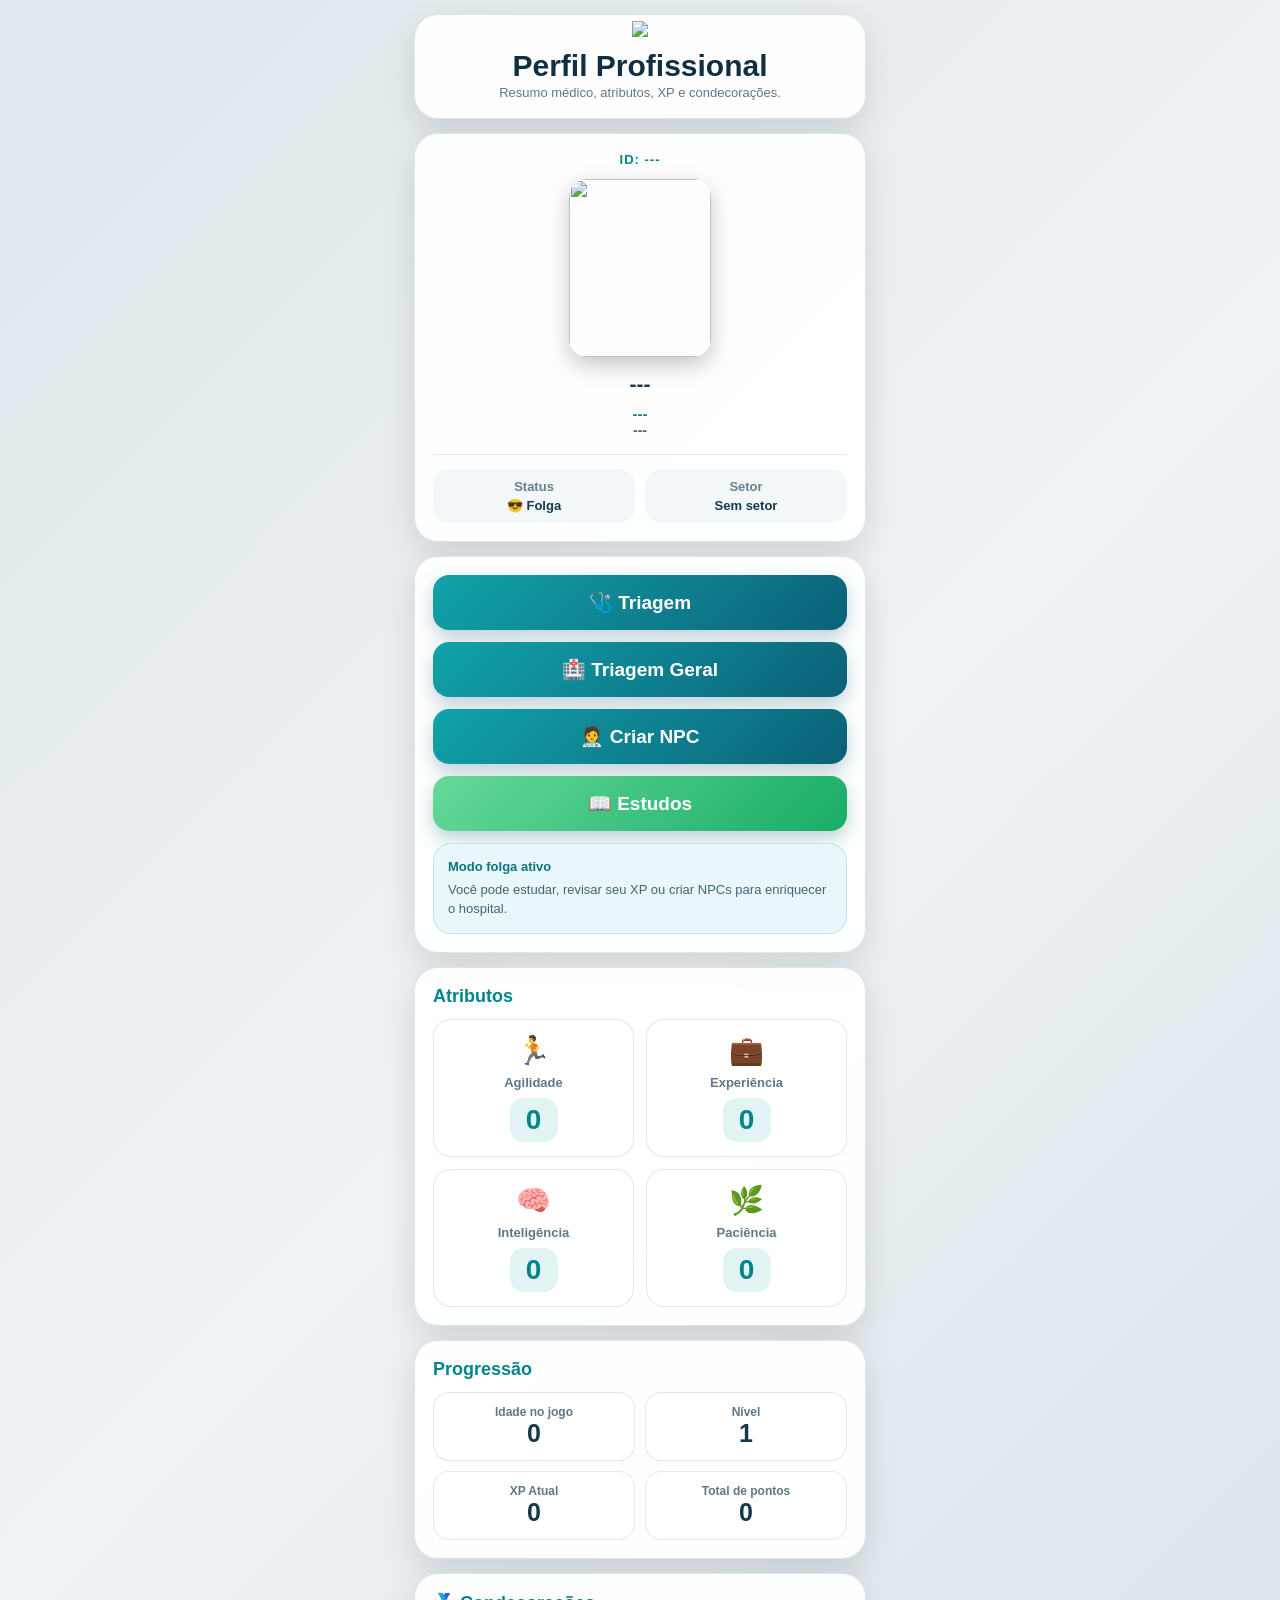
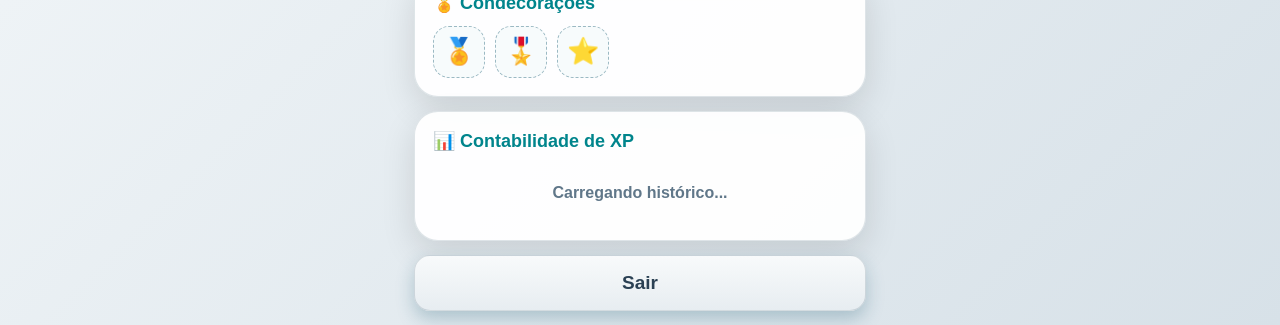
==== PerfilFolgaMobile.html @ dbfe17b6 "Create PerfilFolgaMobile.html" ====
<!DOCTYPE html>
<html lang="pt-br">
<head>
<meta charset="UTF-8">
<meta name="viewport" content="width=device-width, initial-scale=1.0">
<title>Perfil Profissional Mobile</title>

<style>
* {
  box-sizing: border-box;
}

body {
  margin: 0;
  min-height: 100vh;
  font-family: Arial, sans-serif;
  background: linear-gradient(135deg, #dfe7ec, #eef3f6, #d7e1e8);
  color: #17384a;
}

.app {
  width: 100%;
  max-width: 480px;
  margin: 0 auto;
  padding: 14px;
}

.card {
  background: rgba(255,255,255,0.94);
  border: 1px solid rgba(80,110,130,0.18);
  border-radius: 24px;
  box-shadow: 0 12px 34px rgba(0,0,0,0.12);
  padding: 18px;
  margin-bottom: 14px;
}

.topo {
  text-align: center;
  padding-top: 6px;
}

.logo {
  width: 92px;
  margin-bottom: 4px;
}

h1 {
  margin: 4px 0 2px;
  font-size: 30px;
  color: #102f43;
}

.subtitulo {
  margin: 0;
  font-size: 13px;
  color: #607789;
}

.perfil {
  text-align: center;
}

.id {
  font-weight: 900;
  color: #00858c;
  letter-spacing: 1px;
  font-size: 13px;
  text-transform: uppercase;
  margin-bottom: 12px;
}

.foto {
  width: 142px;
  height: 178px;
  object-fit: cover;
  border-radius: 18px;
  box-shadow: 0 8px 22px rgba(0,0,0,0.22);
  margin-bottom: 14px;
}

.nome {
  font-size: 21px;
  font-weight: 900;
  color: #18384f;
  line-height: 1.25;
}

.funcao {
  margin-top: 8px;
  font-size: 15px;
  color: #00858c;
  font-weight: 900;
}

.especialidade {
  font-size: 14px;
  color: #4f6574;
  font-weight: bold;
}

.status-grid {
  display: grid;
  grid-template-columns: 1fr 1fr;
  gap: 10px;
  margin-top: 16px;
  border-top: 1px solid rgba(120,140,155,0.22);
  padding-top: 14px;
}

.info-box {
  background: rgba(240,247,249,0.85);
  border-radius: 16px;
  padding: 10px;
  font-size: 13px;
}

.info-box strong {
  display: block;
  color: #6a7f8f;
  margin-bottom: 4px;
}

.info-box span {
  font-weight: 900;
  color: #17384a;
}

.acoes {
  display: grid;
  gap: 12px;
}

.btn {
  width: 100%;
  border: none;
  border-radius: 16px;
  padding: 16px;
  font-size: 19px;
  font-weight: 900;
  color: white;
  cursor: pointer;
  background: linear-gradient(135deg, #11a3a9, #0b6178);
  box-shadow: 0 8px 18px rgba(31,95,115,0.28);
  transition: all 0.15s ease;
}

.btn:hover {
  transform: translateY(-2px);
  filter: brightness(1.08);
}

.btn:active {
  transform: scale(0.97);
}

.btn.verde {
  background: linear-gradient(135deg, #66d99a, #18ad66);
}

.aviso {
  background: #e9f7fa;
  border: 1px solid rgba(80,150,170,0.22);
  color: #426678;
  font-size: 13px;
  line-height: 1.45;
  border-radius: 18px;
  padding: 14px;
}

.aviso strong {
  display: block;
  color: #08777c;
  margin-bottom: 4px;
}

.grid-atributos {
  display: grid;
  grid-template-columns: 1fr 1fr;
  gap: 12px;
}

.atributo {
  text-align: center;
  background: #fff;
  border: 1px solid rgba(120,140,155,0.20);
  border-radius: 18px;
  padding: 14px 8px;
}

.icone {
  font-size: 28px;
}

.label {
  font-size: 13px;
  font-weight: 900;
  color: #607789;
  margin: 8px 0;
}

.valor {
  display: inline-flex;
  align-items: center;
  justify-content: center;
  min-width: 48px;
  height: 44px;
  border-radius: 14px;
  background: #e2f3f4;
  color: #00858c;
  font-size: 28px;
  font-weight: 900;
}

.resumo {
  display: grid;
  grid-template-columns: 1fr 1fr;
  gap: 10px;
}

.resumo-item {
  background: #fff;
  border-radius: 16px;
  border: 1px solid rgba(120,140,155,0.20);
  padding: 12px;
  text-align: center;
}

.resumo-item small {
  display: block;
  color: #607789;
  font-weight: 900;
  font-size: 12px;
}

.resumo-item strong {
  font-size: 25px;
  color: #17384a;
}

.titulo-secao {
  font-size: 18px;
  font-weight: 900;
  color: #00858c;
  margin-bottom: 12px;
}

.medalhas {
  display: flex;
  gap: 10px;
}

.medalha {
  width: 52px;
  height: 52px;
  border-radius: 16px;
  border: 1px dashed #9bb9c3;
  background: #f7fbfc;
  display: flex;
  align-items: center;
  justify-content: center;
  font-size: 26px;
}

.xp-card {
  background: #f7fbfc;
  border: 1px solid rgba(120,140,155,0.18);
  border-radius: 16px;
  padding: 12px;
  margin-bottom: 10px;
}

.xp-topo {
  display: flex;
  justify-content: space-between;
  gap: 10px;
  font-size: 13px;
  font-weight: 900;
  color: #607789;
  margin-bottom: 8px;
}

.xp-desc {
  font-size: 13px;
  line-height: 1.4;
  color: #294253;
}

.xp-valor {
  font-size: 22px;
  font-weight: 900;
  color: #00858c;
}

.sair {
  background: linear-gradient(180deg, #f8fafb, #e7edf1);
  color: #2b4154;
  border: 1px solid rgba(120,140,155,0.28);
}

.carregando {
  text-align: center;
  padding: 20px;
  color: #607789;
  font-weight: bold;
}
</style>
</head>

<body>

<div class="app">

  <div class="card topo">
    <img class="logo" src="https://lh3.googleusercontent.com/d/1iaOvysMHBzimz4sVfGqlVvOX5vO2fVKC">
    <h1>Perfil Profissional</h1>
    <p class="subtitulo">Resumo médico, atributos, XP e condecorações.</p>
  </div>

  <div class="card perfil">
    <div class="id" id="perfilId">ID: ---</div>

    <img 
      id="perfilFoto" 
      class="foto" 
      src="https://lh3.googleusercontent.com/d/1jQvrAFm9A3WapSkRDx4o5gPiRnmhKPYP"
    >

    <div class="nome" id="perfilNome">---</div>
    <div class="funcao" id="perfilFuncao">---</div>
    <div class="especialidade" id="perfilEspecialidade">---</div>

    <div class="status-grid">
      <div class="info-box">
        <strong>Status</strong>
        <span id="perfilStatus">😎 Folga</span>
      </div>
      <div class="info-box">
        <strong>Setor</strong>
        <span id="perfilSetor">Sem setor</span>
      </div>
    </div>
  </div>

  <div class="card acoes">
    <button class="btn" onclick="abrirTriagem()">🩺 Triagem</button>
    <button class="btn" onclick="abrirTriagemGeral()">🏥 Triagem Geral</button>
    <button class="btn" onclick="abrirCriarNPC()">🧑‍⚕️ Criar NPC</button>
    <button class="btn verde" onclick="abrirEstudos()">📖 Estudos</button>

    <div class="aviso">
      <strong>Modo folga ativo</strong>
      Você pode estudar, revisar seu XP ou criar NPCs para enriquecer o hospital.
    </div>
  </div>

  <div class="card">
    <div class="titulo-secao">Atributos</div>

    <div class="grid-atributos">
      <div class="atributo">
        <div class="icone">🏃</div>
        <div class="label">Agilidade</div>
        <div class="valor" id="agilidade">0</div>
      </div>

      <div class="atributo">
        <div class="icone">💼</div>
        <div class="label">Experiência</div>
        <div class="valor" id="experiencia">0</div>
      </div>

      <div class="atributo">
        <div class="icone">🧠</div>
        <div class="label">Inteligência</div>
        <div class="valor" id="inteligencia">0</div>
      </div>

      <div class="atributo">
        <div class="icone">🌿</div>
        <div class="label">Paciência</div>
        <div class="valor" id="paciencia">0</div>
      </div>
    </div>
  </div>

  <div class="card">
    <div class="titulo-secao">Progressão</div>

    <div class="resumo">
      <div class="resumo-item">
        <small>Idade no jogo</small>
        <strong id="idadeJogo">0</strong>
      </div>

      <div class="resumo-item">
        <small>Nível</small>
        <strong id="nivel">1</strong>
      </div>

      <div class="resumo-item">
        <small>XP Atual</small>
        <strong id="xp">0</strong>
      </div>

      <div class="resumo-item">
        <small>Total de pontos</small>
        <strong id="totalPontos">0</strong>
      </div>
    </div>
  </div>

  <div class="card">
    <div class="titulo-secao">🏅 Condecorações</div>

    <div class="medalhas">
      <div class="medalha">🏅</div>
      <div class="medalha">🎖️</div>
      <div class="medalha">⭐</div>
    </div>
  </div>

  <div class="card">
    <div class="titulo-secao">📊 Contabilidade de XP</div>
    <div id="historicoXP" class="carregando">Carregando histórico...</div>
  </div>

  <button class="btn sair" onclick="sairSistema()">Sair</button>

</div>

<script>
document.addEventListener("DOMContentLoaded", carregarPerfil);

function carregarPerfil() {
  const login = sessionStorage.getItem("usuarioLogin");

  if (!login) {
    alert("Login não encontrado. Faça login novamente.");
    return;
  }

  google.script.run
    .withSuccessHandler(preencherPerfil)
    .withFailureHandler(function(erro) {
      alert("Erro ao carregar perfil: " + erro.message);
      console.error(erro);
    })
    .getPerfilFolga(login);
}

function preencherPerfil(resposta) {
  if (!resposta || resposta.sucesso !== true) {
    alert((resposta && resposta.mensagem) || "Erro ao carregar perfil.");
    return;
  }

  const p = resposta.perfil || {};

  document.getElementById("perfilId").innerText =
    "ID: " + (p.id || "---");

  document.getElementById("perfilFoto").src =
    p.foto || "https://lh3.googleusercontent.com/d/1jQvrAFm9A3WapSkRDx4o5gPiRnmhKPYP";

  document.getElementById("perfilNome").innerText =
    p.nome || "---";

  document.getElementById("perfilFuncao").innerText =
    p.funcao || "---";

  document.getElementById("perfilEspecialidade").innerText =
    p.especialidade || "---";

  document.getElementById("perfilStatus").innerText =
    p.status || "😎 Folga";

  document.getElementById("perfilSetor").innerText =
    p.setor || "Sem setor";

  document.getElementById("agilidade").innerText =
    p.agilidade ?? 0;

  document.getElementById("experiencia").innerText =
    p.experiencia ?? 0;

  document.getElementById("inteligencia").innerText =
    p.inteligencia ?? 0;

  document.getElementById("paciencia").innerText =
    p.paciencia ?? 0;

  document.getElementById("idadeJogo").innerText =
    p.idadeJogo || 0;

  document.getElementById("nivel").innerText =
    p.nivel || 1;

  document.getElementById("xp").innerText =
    p.xp ?? 0;

  document.getElementById("totalPontos").innerText =
    p.totalPontos ?? 0;

  montarHistoricoXP(p.historicoXP || []);
}

function montarHistoricoXP(historico) {
  const container = document.getElementById("historicoXP");
  container.innerHTML = "";

  if (!historico.length) {
    container.innerHTML = `
      <div class="xp-card">
        <div class="xp-desc">Nenhum lançamento de XP encontrado.</div>
      </div>
    `;
    return;
  }

  historico.forEach(item => {
    const div = document.createElement("div");
    div.className = "xp-card";

    div.innerHTML = `
      <div class="xp-topo">
        <span>${item.data || ""}</span>
        <span class="xp-valor">${item.xp || 0}</span>
      </div>
      <div class="xp-desc">
        <strong>${item.categoria || ""}</strong><br>
        ${item.observacao || ""}
      </div>
    `;

    container.appendChild(div);
  });
}

function abrirTriagem() {
  google.script.run
    .withSuccessHandler(function(html) {
      document.open();
      document.write(html);
      document.close();
    })
    .carregarTelaTriagem();
}

function abrirTriagemGeral() {
  google.script.run
    .withSuccessHandler(function(html) {
      document.open();
      document.write(html);
      document.close();
    })
    .carregarTelaTriagem();
}

function abrirCriarNPC() {
  alert("Tela Criar NPC ainda será conectada.");
}

function abrirEstudos() {
  alert("Tela Estudos ainda será conectada.");
}

function sairSistema() {
  location.reload();
}
</script>

</body>
</html>
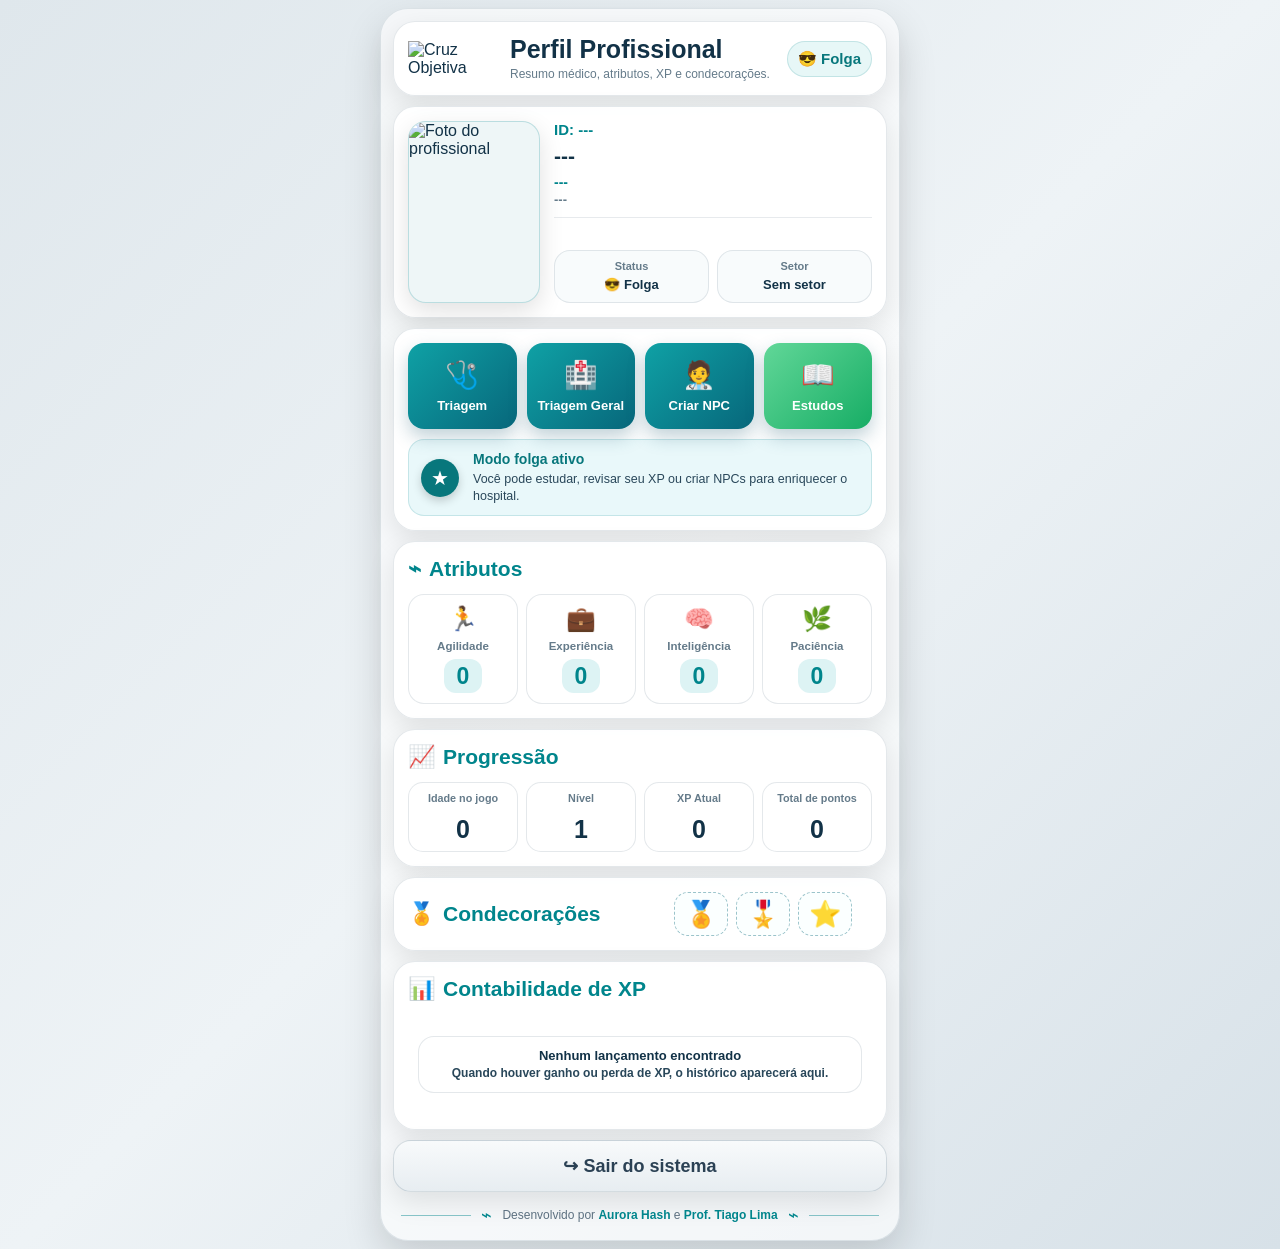
==== commit 17de8b2b: "Update PerfilFolgaMobile.html Melhorias no desing" ====
--- a/PerfilFolgaMobile.html
+++ b/PerfilFolgaMobile.html
@@ -3,305 +3,559 @@
 <head>
 <meta charset="UTF-8">
 <meta name="viewport" content="width=device-width, initial-scale=1.0">
-<title>Perfil Profissional Mobile</title>
+<title>Perfil Profissional</title>
 
 <style>
 * {
   box-sizing: border-box;
 }
 
-body {
+:root {
+  --azul-escuro: #123247;
+  --azul-texto: #29475a;
+  --cinza-texto: #657b8a;
+  --verde: #00858c;
+  --verde-claro: #e7f8f8;
+  --borda: rgba(120,140,155,0.20);
+  --sombra: 0 10px 28px rgba(0,0,0,0.10);
+  --sombra-forte: 0 16px 38px rgba(0,0,0,0.14);
+}
+
+html, body {
   margin: 0;
-  min-height: 100vh;
+  padding: 0;
+  width: 100%;
+  min-height: 100%;
   font-family: Arial, sans-serif;
   background: linear-gradient(135deg, #dfe7ec, #eef3f6, #d7e1e8);
-  color: #17384a;
+  color: var(--azul-escuro);
+}
+
+body {
+  padding: 8px;
 }
 
 .app {
   width: 100%;
-  max-width: 480px;
+  max-width: 520px;
   margin: 0 auto;
-  padding: 14px;
+  background: rgba(255,255,255,0.62);
+  border: 1px solid rgba(80,110,130,0.16);
+  border-radius: 28px;
+  padding: 12px;
+  box-shadow: var(--sombra-forte);
 }
 
 .card {
   background: rgba(255,255,255,0.94);
-  border: 1px solid rgba(80,110,130,0.18);
-  border-radius: 24px;
-  box-shadow: 0 12px 34px rgba(0,0,0,0.12);
-  padding: 18px;
-  margin-bottom: 14px;
+  border: 1px solid var(--borda);
+  border-radius: 22px;
+  padding: 14px;
+  margin-bottom: 10px;
+  box-shadow: var(--sombra);
 }
 
 .topo {
-  text-align: center;
-  padding-top: 6px;
+  display: grid;
+  grid-template-columns: 92px 1fr auto;
+  gap: 10px;
+  align-items: center;
 }
 
 .logo {
-  width: 92px;
-  margin-bottom: 4px;
-}
-
-h1 {
-  margin: 4px 0 2px;
-  font-size: 30px;
-  color: #102f43;
-}
-
-.subtitulo {
+  width: 86px;
+}
+
+.titulo h1 {
   margin: 0;
-  font-size: 13px;
-  color: #607789;
-}
-
-.perfil {
-  text-align: center;
+  font-size: 25px;
+  line-height: 1.05;
+  color: var(--azul-escuro);
+}
+
+.titulo p {
+  margin: 5px 0 0;
+  font-size: 12px;
+  color: var(--cinza-texto);
+}
+
+.pill-status {
+  background: #e7f7f7;
+  border: 1px solid rgba(0,133,140,0.16);
+  color: #08777c;
+  font-size: 15px;
+  font-weight: 900;
+  padding: 8px 10px;
+  border-radius: 999px;
+  white-space: nowrap;
+}
+
+.perfil-grid {
+  display: grid;
+  grid-template-columns: 132px 1fr;
+  gap: 14px;
+  align-items: stretch;
+}
+
+.foto-box {
+  border-radius: 18px;
+  overflow: hidden;
+  border: 1px solid rgba(0,133,140,0.22);
+  background: #eef6f7;
+  box-shadow: 0 8px 24px rgba(0,0,0,0.12);
+}
+
+.foto-box img {
+  display: block;
+  width: 100%;
+  height: 180px;
+  object-fit: cover;
+}
+
+.info-perfil {
+  display: flex;
+  flex-direction: column;
+  justify-content: space-between;
+  min-width: 0;
 }
 
 .id {
-  font-weight: 900;
-  color: #00858c;
-  letter-spacing: 1px;
-  font-size: 13px;
-  text-transform: uppercase;
-  margin-bottom: 12px;
-}
-
-.foto {
-  width: 142px;
-  height: 178px;
-  object-fit: cover;
-  border-radius: 18px;
-  box-shadow: 0 8px 22px rgba(0,0,0,0.22);
-  margin-bottom: 14px;
+  font-size: 15px;
+  color: var(--verde);
+  font-weight: 900;
+  margin-bottom: 6px;
 }
 
 .nome {
   font-size: 21px;
-  font-weight: 900;
-  color: #18384f;
-  line-height: 1.25;
+  line-height: 1.12;
+  color: var(--azul-escuro);
+  font-weight: 900;
+  margin-bottom: 6px;
 }
 
 .funcao {
-  margin-top: 8px;
-  font-size: 15px;
-  color: #00858c;
-  font-weight: 900;
+  color: var(--verde);
+  font-weight: 900;
+  font-size: 14px;
+  margin-bottom: 2px;
 }
 
 .especialidade {
-  font-size: 14px;
-  color: #4f6574;
-  font-weight: bold;
-}
-
-.status-grid {
+  color: var(--cinza-texto);
+  font-size: 13px;
+  font-weight: 700;
+  padding-bottom: 10px;
+  border-bottom: 1px solid rgba(120,140,155,0.18);
+}
+
+.status-setor {
   display: grid;
   grid-template-columns: 1fr 1fr;
+  gap: 8px;
+  margin-top: 10px;
+}
+
+.mini-info {
+  background: rgba(248,251,252,0.9);
+  border: 1px solid var(--borda);
+  border-radius: 16px;
+  padding: 9px 8px;
+  text-align: center;
+}
+
+.mini-info small {
+  display: block;
+  color: var(--cinza-texto);
+  font-weight: 900;
+  font-size: 11px;
+  margin-bottom: 3px;
+}
+
+.mini-info strong {
+  font-size: 13px;
+  color: var(--azul-escuro);
+}
+
+.acoes-grid {
+  display: grid;
+  grid-template-columns: repeat(4, 1fr);
   gap: 10px;
-  margin-top: 16px;
-  border-top: 1px solid rgba(120,140,155,0.22);
-  padding-top: 14px;
-}
-
-.info-box {
-  background: rgba(240,247,249,0.85);
-  border-radius: 16px;
-  padding: 10px;
-  font-size: 13px;
-}
-
-.info-box strong {
-  display: block;
-  color: #6a7f8f;
-  margin-bottom: 4px;
-}
-
-.info-box span {
-  font-weight: 900;
-  color: #17384a;
-}
-
-.acoes {
-  display: grid;
-  gap: 12px;
-}
-
-.btn {
-  width: 100%;
+}
+
+.btn-acao {
+  min-height: 86px;
   border: none;
   border-radius: 16px;
-  padding: 16px;
-  font-size: 19px;
-  font-weight: 900;
+  padding: 8px 6px;
+  background: linear-gradient(135deg, #0fa1a5, #07677b);
   color: white;
+  font-weight: 900;
+  font-size: 13px;
   cursor: pointer;
-  background: linear-gradient(135deg, #11a3a9, #0b6178);
   box-shadow: 0 8px 18px rgba(31,95,115,0.28);
-  transition: all 0.15s ease;
-}
-
-.btn:hover {
+  transition: transform .15s ease, box-shadow .15s ease, filter .15s ease;
+}
+
+.btn-acao span {
+  display: block;
+  font-size: 27px;
+  margin-bottom: 7px;
+}
+
+.btn-acao.verde {
+  background: linear-gradient(135deg, #61d798, #17ad65);
+}
+
+.btn-acao:hover {
   transform: translateY(-2px);
   filter: brightness(1.08);
 }
 
-.btn:active {
-  transform: scale(0.97);
-}
-
-.btn.verde {
-  background: linear-gradient(135deg, #66d99a, #18ad66);
+.btn-acao:active {
+  transform: scale(0.96);
 }
 
 .aviso {
-  background: #e9f7fa;
-  border: 1px solid rgba(80,150,170,0.22);
-  color: #426678;
-  font-size: 13px;
-  line-height: 1.45;
-  border-radius: 18px;
-  padding: 14px;
-}
-
-.aviso strong {
-  display: block;
-  color: #08777c;
-  margin-bottom: 4px;
-}
-
-.grid-atributos {
+  margin-top: 10px;
+  border-radius: 16px;
+  padding: 10px 12px;
+  background: #e9f8fa;
+  border: 1px solid rgba(0,133,140,0.16);
   display: grid;
-  grid-template-columns: 1fr 1fr;
-  gap: 12px;
-}
-
-.atributo {
-  text-align: center;
-  background: #fff;
-  border: 1px solid rgba(120,140,155,0.20);
-  border-radius: 18px;
-  padding: 14px 8px;
-}
-
-.icone {
-  font-size: 28px;
-}
-
-.label {
-  font-size: 13px;
-  font-weight: 900;
-  color: #607789;
-  margin: 8px 0;
-}
-
-.valor {
-  display: inline-flex;
+  grid-template-columns: 42px 1fr;
+  align-items: center;
+  gap: 10px;
+}
+
+.aviso-icone {
+  width: 38px;
+  height: 38px;
+  border-radius: 50%;
+  background: #08777c;
+  color: white;
+  display: flex;
   align-items: center;
   justify-content: center;
-  min-width: 48px;
+  font-size: 20px;
+  box-shadow: 0 4px 10px rgba(0,0,0,0.18);
+}
+
+.aviso strong {
+  color: #08777c;
+  font-size: 14px;
+}
+
+.aviso p {
+  margin: 3px 0 0;
+  color: var(--azul-texto);
+  font-size: 12.5px;
+  line-height: 1.35;
+}
+
+.titulo-secao {
+  display: flex;
+  align-items: center;
+  gap: 8px;
+  color: var(--verde);
+  font-size: 21px;
+  font-weight: 900;
+  margin-bottom: 12px;
+}
+
+.titulo-secao span {
+  font-size: 22px;
+}
+
+.atributos-grid {
+  display: grid;
+  grid-template-columns: repeat(4, 1fr);
+  gap: 8px;
+}
+
+.atributo {
+  border: 1px solid var(--borda);
+  border-radius: 16px;
+  background: #fff;
+  padding: 10px 4px;
+  text-align: center;
+  min-width: 0;
+}
+
+.atributo .icone {
+  font-size: 24px;
+  height: 28px;
+}
+
+.atributo .label {
+  color: var(--cinza-texto);
+  font-size: 11.5px;
+  font-weight: 900;
+  margin: 7px 0;
+}
+
+.atributo .valor {
+  display: inline-flex;
+  min-width: 38px;
+  height: 34px;
+  align-items: center;
+  justify-content: center;
+  border-radius: 12px;
+  background: #ddf3f4;
+  color: var(--verde);
+  font-weight: 900;
+  font-size: 23px;
+}
+
+.progressao-grid {
+  display: grid;
+  grid-template-columns: repeat(4, 1fr);
+  gap: 8px;
+}
+
+.progresso {
+  border: 1px solid var(--borda);
+  border-radius: 15px;
+  background: #fff;
+  padding: 9px 4px;
+  text-align: center;
+  min-width: 0;
+}
+
+.progresso small {
+  display: block;
+  font-size: 10.8px;
+  color: var(--cinza-texto);
+  font-weight: 900;
+  min-height: 25px;
+}
+
+.progresso strong {
+  display: block;
+  font-size: 25px;
+  color: var(--azul-escuro);
+  line-height: 1;
+}
+
+.medalhas-row {
+  display: grid;
+  grid-template-columns: 1fr auto auto auto;
+  gap: 10px;
+  align-items: center;
+}
+
+.medalhas {
+  display: flex;
+  gap: 8px;
+}
+
+.medalha {
+  width: 54px;
   height: 44px;
   border-radius: 14px;
-  background: #e2f3f4;
-  color: #00858c;
-  font-size: 28px;
-  font-weight: 900;
-}
-
-.resumo {
-  display: grid;
-  grid-template-columns: 1fr 1fr;
-  gap: 10px;
-}
-
-.resumo-item {
-  background: #fff;
-  border-radius: 16px;
-  border: 1px solid rgba(120,140,155,0.20);
-  padding: 12px;
-  text-align: center;
-}
-
-.resumo-item small {
-  display: block;
-  color: #607789;
-  font-weight: 900;
-  font-size: 12px;
-}
-
-.resumo-item strong {
-  font-size: 25px;
-  color: #17384a;
-}
-
-.titulo-secao {
-  font-size: 18px;
-  font-weight: 900;
-  color: #00858c;
-  margin-bottom: 12px;
-}
-
-.medalhas {
-  display: flex;
-  gap: 10px;
-}
-
-.medalha {
-  width: 52px;
-  height: 52px;
-  border-radius: 16px;
-  border: 1px dashed #9bb9c3;
-  background: #f7fbfc;
+  border: 1px dashed rgba(0,100,120,0.38);
+  background: #fbffff;
   display: flex;
   align-items: center;
   justify-content: center;
   font-size: 26px;
 }
 
-.xp-card {
-  background: #f7fbfc;
-  border: 1px solid rgba(120,140,155,0.18);
+.xp-lista {
+  border: 1px solid var(--borda);
   border-radius: 16px;
-  padding: 12px;
-  margin-bottom: 10px;
-}
-
-.xp-topo {
-  display: flex;
-  justify-content: space-between;
+  overflow: hidden;
+  background: #fff;
+}
+
+.xp-item {
+  display: grid;
+  grid-template-columns: 78px 1fr 48px;
   gap: 10px;
+  padding: 11px 10px;
+  border-bottom: 1px solid rgba(120,140,155,0.16);
+  align-items: center;
+}
+
+.xp-item:last-child {
+  border-bottom: none;
+}
+
+.xp-data {
+  font-size: 12px;
+  line-height: 1.3;
+  color: var(--azul-texto);
+  font-weight: 900;
+}
+
+.xp-texto strong {
+  display: block;
+  color: var(--azul-escuro);
   font-size: 13px;
-  font-weight: 900;
-  color: #607789;
-  margin-bottom: 8px;
-}
-
-.xp-desc {
+  margin-bottom: 3px;
+}
+
+.xp-texto p {
+  margin: 0;
+  color: var(--azul-texto);
+  font-size: 12px;
+  line-height: 1.25;
+}
+
+.xp-valor {
+  text-align: center;
+  color: var(--verde);
+  font-size: 20px;
+  font-weight: 900;
+}
+
+.xp-valor.negativo {
+  color: #d40000;
+}
+
+.ver-mais {
+  text-align: center;
+  color: var(--verde);
   font-size: 13px;
-  line-height: 1.4;
-  color: #294253;
-}
-
-.xp-valor {
-  font-size: 22px;
-  font-weight: 900;
-  color: #00858c;
-}
-
-.sair {
+  font-weight: 900;
+  margin-top: 10px;
+}
+
+.btn-sair {
+  width: 100%;
+  border: 1px solid rgba(120,140,155,0.28);
   background: linear-gradient(180deg, #f8fafb, #e7edf1);
   color: #2b4154;
-  border: 1px solid rgba(120,140,155,0.28);
+  border-radius: 18px;
+  padding: 14px;
+  font-size: 18px;
+  font-weight: 900;
+  cursor: pointer;
+  box-shadow: var(--sombra);
+}
+
+.rodape-creditos {
+  margin: 12px 0 2px;
+  text-align: center;
+  font-size: 12px;
+  color: #5c7080;
+}
+
+.linha-pulso {
+  display: flex;
+  align-items: center;
+  justify-content: center;
+  gap: 10px;
+}
+
+.linha-pulso::before,
+.linha-pulso::after {
+  content: "";
+  width: 70px;
+  height: 1px;
+  background: rgba(0,133,140,0.45);
+}
+
+.pulso {
+  color: var(--verde);
+  font-size: 18px;
+}
+
+.rodape-creditos strong {
+  color: var(--verde);
 }
 
 .carregando {
   text-align: center;
-  padding: 20px;
-  color: #607789;
-  font-weight: bold;
+  color: var(--cinza-texto);
+  font-weight: 900;
+  padding: 22px 10px;
+  font-size: 15px;
+}
+
+@media (max-width: 420px) {
+  body {
+    padding: 4px;
+  }
+
+  .app {
+    padding: 8px;
+    border-radius: 22px;
+  }
+
+  .card {
+    padding: 12px;
+    border-radius: 20px;
+  }
+
+  .topo {
+    grid-template-columns: 74px 1fr auto;
+    gap: 7px;
+  }
+
+  .logo {
+    width: 72px;
+  }
+
+  .titulo h1 {
+    font-size: 21px;
+  }
+
+  .titulo p {
+    font-size: 11px;
+  }
+
+  .pill-status {
+    font-size: 13px;
+    padding: 7px 8px;
+  }
+
+  .perfil-grid {
+    grid-template-columns: 118px 1fr;
+    gap: 11px;
+  }
+
+  .foto-box img {
+    height: 160px;
+  }
+
+  .nome {
+    font-size: 18px;
+  }
+
+  .acoes-grid {
+    gap: 7px;
+  }
+
+  .btn-acao {
+    min-height: 76px;
+    font-size: 11px;
+    border-radius: 14px;
+  }
+
+  .btn-acao span {
+    font-size: 24px;
+  }
+
+  .atributos-grid,
+  .progressao-grid {
+    gap: 6px;
+  }
+
+  .atributo .label,
+  .progresso small {
+    font-size: 10px;
+  }
+
+  .xp-item {
+    grid-template-columns: 68px 1fr 42px;
+    gap: 7px;
+  }
+
+  .xp-data,
+  .xp-texto p {
+    font-size: 11px;
+  }
 }
 </style>
 </head>
@@ -311,52 +565,81 @@
 <div class="app">
 
   <div class="card topo">
-    <img class="logo" src="https://lh3.googleusercontent.com/d/1iaOvysMHBzimz4sVfGqlVvOX5vO2fVKC">
-    <h1>Perfil Profissional</h1>
-    <p class="subtitulo">Resumo médico, atributos, XP e condecorações.</p>
+    <img class="logo" src="https://lh3.googleusercontent.com/d/1iaOvysMHBzimz4sVfGqlVvOX5vO2fVKC" alt="Cruz Objetiva">
+
+    <div class="titulo">
+      <h1>Perfil Profissional</h1>
+      <p>Resumo médico, atributos, XP e condecorações.</p>
+    </div>
+
+    <div class="pill-status" id="pillStatus">😎 Folga</div>
   </div>
 
-  <div class="card perfil">
-    <div class="id" id="perfilId">ID: ---</div>
-
-    <img 
-      id="perfilFoto" 
-      class="foto" 
-      src="https://lh3.googleusercontent.com/d/1jQvrAFm9A3WapSkRDx4o5gPiRnmhKPYP"
-    >
-
-    <div class="nome" id="perfilNome">---</div>
-    <div class="funcao" id="perfilFuncao">---</div>
-    <div class="especialidade" id="perfilEspecialidade">---</div>
-
-    <div class="status-grid">
-      <div class="info-box">
-        <strong>Status</strong>
-        <span id="perfilStatus">😎 Folga</span>
-      </div>
-      <div class="info-box">
-        <strong>Setor</strong>
-        <span id="perfilSetor">Sem setor</span>
+  <div class="card">
+    <div class="perfil-grid">
+      <div class="foto-box">
+        <img id="perfilFoto" src="https://lh3.googleusercontent.com/d/1jQvrAFm9A3WapSkRDx4o5gPiRnmhKPYP" alt="Foto do profissional">
+      </div>
+
+      <div class="info-perfil">
+        <div>
+          <div class="id" id="perfilId">ID: ---</div>
+          <div class="nome" id="perfilNome">---</div>
+          <div class="funcao" id="perfilFuncao">---</div>
+          <div class="especialidade" id="perfilEspecialidade">---</div>
+        </div>
+
+        <div class="status-setor">
+          <div class="mini-info">
+            <small>Status</small>
+            <strong id="perfilStatus">😎 Folga</strong>
+          </div>
+
+          <div class="mini-info">
+            <small>Setor</small>
+            <strong id="perfilSetor">Sem setor</strong>
+          </div>
+        </div>
       </div>
     </div>
   </div>
 
-  <div class="card acoes">
-    <button class="btn" onclick="abrirTriagem()">🩺 Triagem</button>
-    <button class="btn" onclick="abrirTriagemGeral()">🏥 Triagem Geral</button>
-    <button class="btn" onclick="abrirCriarNPC()">🧑‍⚕️ Criar NPC</button>
-    <button class="btn verde" onclick="abrirEstudos()">📖 Estudos</button>
+  <div class="card">
+    <div class="acoes-grid">
+      <button class="btn-acao" onclick="abrirTriagem()">
+        <span>🩺</span>
+        Triagem
+      </button>
+
+      <button class="btn-acao" onclick="abrirTriagemGeral()">
+        <span>🏥</span>
+        Triagem Geral
+      </button>
+
+      <button class="btn-acao" onclick="abrirCriarNPC()">
+        <span>🧑‍⚕️</span>
+        Criar NPC
+      </button>
+
+      <button class="btn-acao verde" onclick="abrirEstudos()">
+        <span>📖</span>
+        Estudos
+      </button>
+    </div>
 
     <div class="aviso">
-      <strong>Modo folga ativo</strong>
-      Você pode estudar, revisar seu XP ou criar NPCs para enriquecer o hospital.
+      <div class="aviso-icone">★</div>
+      <div>
+        <strong>Modo folga ativo</strong>
+        <p>Você pode estudar, revisar seu XP ou criar NPCs para enriquecer o hospital.</p>
+      </div>
     </div>
   </div>
 
   <div class="card">
-    <div class="titulo-secao">Atributos</div>
-
-    <div class="grid-atributos">
+    <div class="titulo-secao"><span>⌁</span> Atributos</div>
+
+    <div class="atributos-grid">
       <div class="atributo">
         <div class="icone">🏃</div>
         <div class="label">Agilidade</div>
@@ -384,25 +667,25 @@
   </div>
 
   <div class="card">
-    <div class="titulo-secao">Progressão</div>
-
-    <div class="resumo">
-      <div class="resumo-item">
+    <div class="titulo-secao"><span>📈</span> Progressão</div>
+
+    <div class="progressao-grid">
+      <div class="progresso">
         <small>Idade no jogo</small>
         <strong id="idadeJogo">0</strong>
       </div>
 
-      <div class="resumo-item">
+      <div class="progresso">
         <small>Nível</small>
         <strong id="nivel">1</strong>
       </div>
 
-      <div class="resumo-item">
+      <div class="progresso">
         <small>XP Atual</small>
         <strong id="xp">0</strong>
       </div>
 
-      <div class="resumo-item">
+      <div class="progresso">
         <small>Total de pontos</small>
         <strong id="totalPontos">0</strong>
       </div>
@@ -410,21 +693,31 @@
   </div>
 
   <div class="card">
-    <div class="titulo-secao">🏅 Condecorações</div>
-
-    <div class="medalhas">
-      <div class="medalha">🏅</div>
-      <div class="medalha">🎖️</div>
-      <div class="medalha">⭐</div>
+    <div class="medalhas-row">
+      <div class="titulo-secao" style="margin:0;"><span>🏅</span> Condecorações</div>
+
+      <div class="medalhas">
+        <div class="medalha">🏅</div>
+        <div class="medalha">🎖️</div>
+        <div class="medalha">⭐</div>
+      </div>
     </div>
   </div>
 
   <div class="card">
-    <div class="titulo-secao">📊 Contabilidade de XP</div>
+    <div class="titulo-secao"><span>📊</span> Contabilidade de XP</div>
     <div id="historicoXP" class="carregando">Carregando histórico...</div>
   </div>
 
-  <button class="btn sair" onclick="sairSistema()">Sair</button>
+  <button class="btn-sair" onclick="sairSistema()">↪ Sair do sistema</button>
+
+  <div class="rodape-creditos">
+    <div class="linha-pulso">
+      <span class="pulso">⌁</span>
+      <span>Desenvolvido por <strong>Aurora Hash</strong> e <strong>Prof. Tiago Lima</strong></span>
+      <span class="pulso">⌁</span>
+    </div>
+  </div>
 
 </div>
 
@@ -435,7 +728,27 @@
   const login = sessionStorage.getItem("usuarioLogin");
 
   if (!login) {
-    alert("Login não encontrado. Faça login novamente.");
+    preencherPerfil({
+      sucesso: true,
+      perfil: {
+        id: "---",
+        nome: "---",
+        funcao: "---",
+        especialidade: "---",
+        status: "😎 Folga",
+        setor: "Sem setor",
+        foto: "https://lh3.googleusercontent.com/d/1jQvrAFm9A3WapSkRDx4o5gPiRnmhKPYP",
+        agilidade: 0,
+        experiencia: 0,
+        inteligencia: 0,
+        paciencia: 0,
+        idadeJogo: 0,
+        nivel: 1,
+        xp: 0,
+        totalPontos: 0,
+        historicoXP: []
+      }
+    });
     return;
   }
 
@@ -456,50 +769,31 @@
 
   const p = resposta.perfil || {};
 
-  document.getElementById("perfilId").innerText =
-    "ID: " + (p.id || "---");
+  const status = p.status || "😎 Folga";
+  const setor = p.setor || "Sem setor";
+
+  document.getElementById("perfilId").innerText = "ID: " + (p.id || "---");
 
   document.getElementById("perfilFoto").src =
     p.foto || "https://lh3.googleusercontent.com/d/1jQvrAFm9A3WapSkRDx4o5gPiRnmhKPYP";
 
-  document.getElementById("perfilNome").innerText =
-    p.nome || "---";
-
-  document.getElementById("perfilFuncao").innerText =
-    p.funcao || "---";
-
-  document.getElementById("perfilEspecialidade").innerText =
-    p.especialidade || "---";
-
-  document.getElementById("perfilStatus").innerText =
-    p.status || "😎 Folga";
-
-  document.getElementById("perfilSetor").innerText =
-    p.setor || "Sem setor";
-
-  document.getElementById("agilidade").innerText =
-    p.agilidade ?? 0;
-
-  document.getElementById("experiencia").innerText =
-    p.experiencia ?? 0;
-
-  document.getElementById("inteligencia").innerText =
-    p.inteligencia ?? 0;
-
-  document.getElementById("paciencia").innerText =
-    p.paciencia ?? 0;
-
-  document.getElementById("idadeJogo").innerText =
-    p.idadeJogo || 0;
-
-  document.getElementById("nivel").innerText =
-    p.nivel || 1;
-
-  document.getElementById("xp").innerText =
-    p.xp ?? 0;
-
-  document.getElementById("totalPontos").innerText =
-    p.totalPontos ?? 0;
+  document.getElementById("perfilNome").innerText = p.nome || "---";
+  document.getElementById("perfilFuncao").innerText = p.funcao || "---";
+  document.getElementById("perfilEspecialidade").innerText = p.especialidade || "---";
+
+  document.getElementById("perfilStatus").innerText = status;
+  document.getElementById("perfilSetor").innerText = setor;
+  document.getElementById("pillStatus").innerText = status;
+
+  document.getElementById("agilidade").innerText = p.agilidade ?? 0;
+  document.getElementById("experiencia").innerText = p.experiencia ?? 0;
+  document.getElementById("inteligencia").innerText = p.inteligencia ?? 0;
+  document.getElementById("paciencia").innerText = p.paciencia ?? 0;
+
+  document.getElementById("idadeJogo").innerText = p.idadeJogo || 0;
+  document.getElementById("nivel").innerText = p.nivel || 1;
+  document.getElementById("xp").innerText = p.xp ?? 0;
+  document.getElementById("totalPontos").innerText = p.totalPontos ?? 0;
 
   montarHistoricoXP(p.historicoXP || []);
 }
@@ -510,30 +804,71 @@
 
   if (!historico.length) {
     container.innerHTML = `
-      <div class="xp-card">
-        <div class="xp-desc">Nenhum lançamento de XP encontrado.</div>
+      <div class="xp-lista">
+        <div class="xp-item" style="grid-template-columns:1fr;">
+          <div class="xp-texto">
+            <strong>Nenhum lançamento encontrado</strong>
+            <p>Quando houver ganho ou perda de XP, o histórico aparecerá aqui.</p>
+          </div>
+        </div>
       </div>
     `;
     return;
   }
 
-  historico.forEach(item => {
+  const lista = document.createElement("div");
+  lista.className = "xp-lista";
+
+  historico.slice(0, 3).forEach(item => {
+    const xpTexto = String(item.xp ?? "0");
+    const negativo = xpTexto.includes("-") || Number(item.xp) < 0;
+
     const div = document.createElement("div");
-    div.className = "xp-card";
+    div.className = "xp-item";
 
     div.innerHTML = `
-      <div class="xp-topo">
-        <span>${item.data || ""}</span>
-        <span class="xp-valor">${item.xp || 0}</span>
-      </div>
-      <div class="xp-desc">
-        <strong>${item.categoria || ""}</strong><br>
-        ${item.observacao || ""}
+      <div class="xp-data">${formatarDataXP(item.data || "")}</div>
+
+      <div class="xp-texto">
+        <strong>${item.categoria || "Registro de XP"}</strong>
+        <p>${item.observacao || ""}</p>
+      </div>
+
+      <div class="xp-valor ${negativo ? "negativo" : ""}">
+        XP<br>${formatarXP(item.xp)}
       </div>
     `;
 
-    container.appendChild(div);
+    lista.appendChild(div);
   });
+
+  container.appendChild(lista);
+
+  if (historico.length > 3) {
+    const mais = document.createElement("div");
+    mais.className = "ver-mais";
+    mais.innerText = "Ver mais histórico ↓";
+    container.appendChild(mais);
+  }
+}
+
+function formatarXP(valor) {
+  const num = Number(valor);
+  if (isNaN(num)) return valor || "0";
+  return num > 0 ? "+" + num : String(num);
+}
+
+function formatarDataXP(valor) {
+  if (!valor) return "---";
+
+  const txt = String(valor).trim();
+
+  if (txt.includes(" ")) {
+    const partes = txt.split(" ");
+    return partes[0] + "<br>" + partes.slice(1).join(" ");
+  }
+
+  return txt;
 }
 
 function abrirTriagem() {
